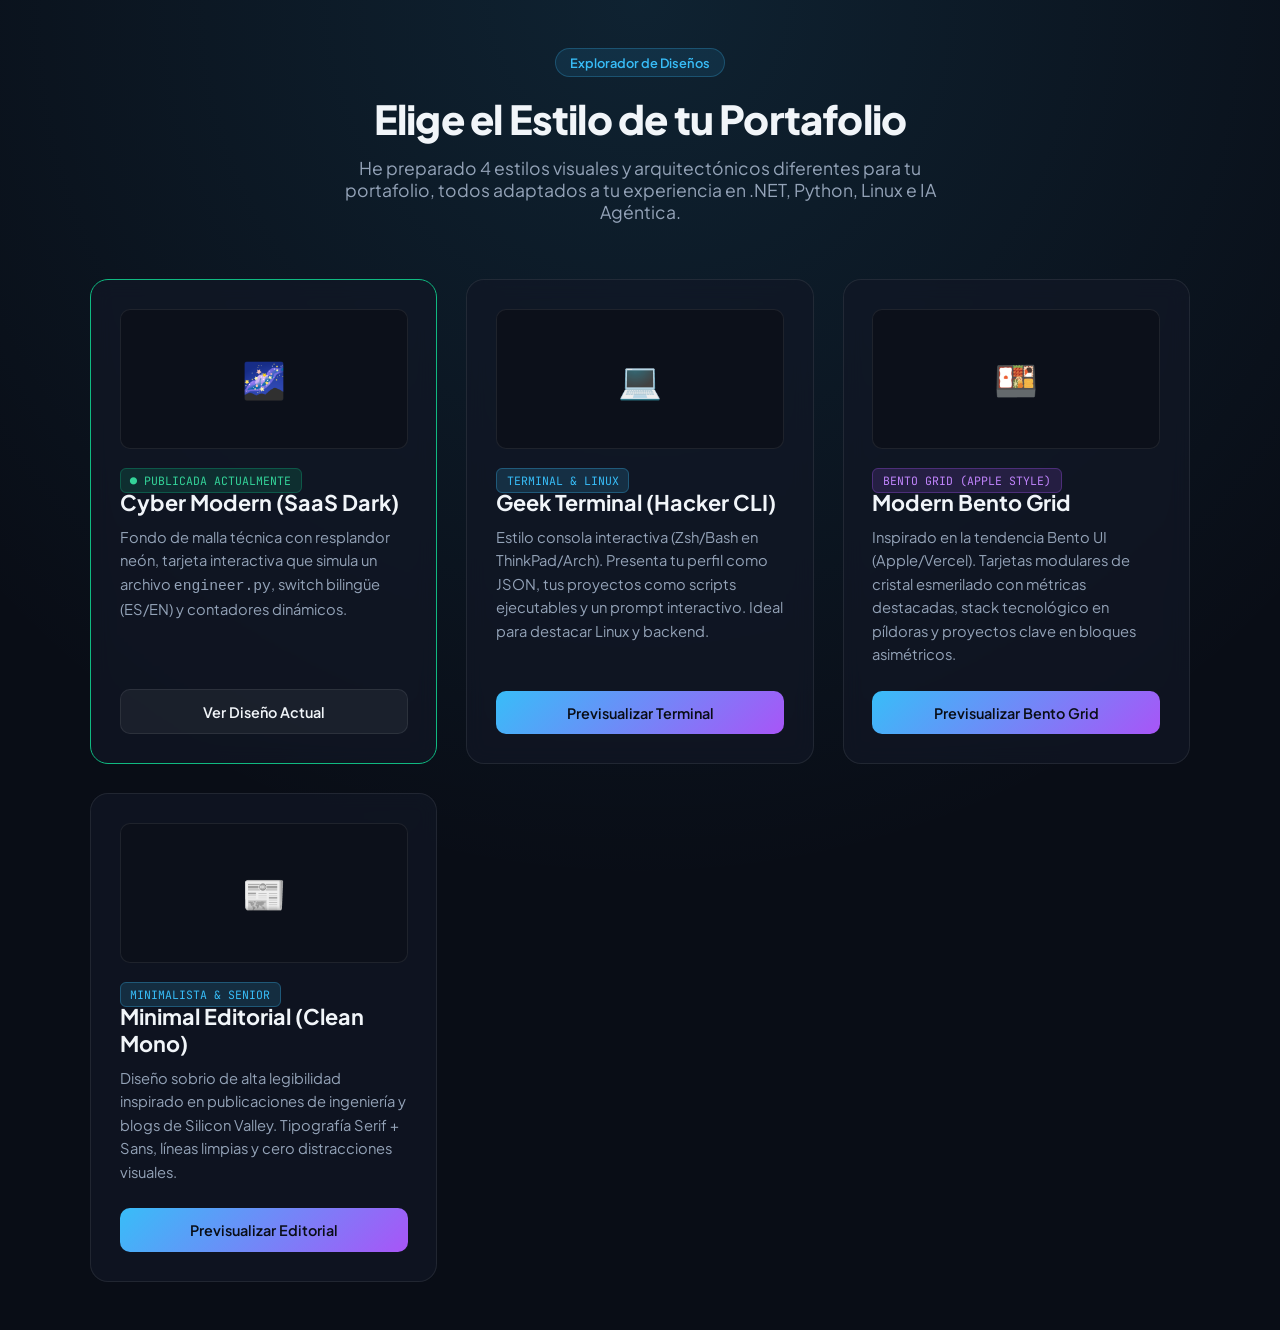
==== templates/index.html @ 26e96d92 "feat: add template gallery with 3 alternative portfolio styles" ====
<!DOCTYPE html>
<html lang="es">
<head>
  <meta charset="UTF-8">
  <meta name="viewport" content="width=device-width, initial-scale=1.0">
  <title>Juan Camilo Zapata | Galería de Plantillas de Portafolio</title>
  <link href="https://fonts.googleapis.com/css2?family=Plus+Jakarta+Sans:wght@400;600;700;800&family=JetBrains+Mono:wght@400;600&display=swap" rel="stylesheet">
  <style>
    :root {
      --bg: #090d16;
      --card-bg: rgba(18, 24, 38, 0.7);
      --border: rgba(255, 255, 255, 0.08);
      --accent: #38bdf8;
      --accent-purple: #a855f7;
      --text: #f1f5f9;
      --muted: #94a3b8;
    }
    * { box-sizing: border-box; margin: 0; padding: 0; }
    body {
      background: var(--bg);
      color: var(--text);
      font-family: 'Plus Jakarta Sans', sans-serif;
      padding: 3rem 1.5rem;
      background-image: radial-gradient(circle at 50% 0%, rgba(56, 189, 248, 0.12) 0%, transparent 60%);
      min-height: 100vh;
    }
    .container { max-width: 1100px; margin: 0 auto; }
    header { text-align: center; margin-bottom: 3.5rem; }
    .badge {
      display: inline-block; padding: 0.35rem 0.85rem; border-radius: 99px;
      font-size: 0.8rem; font-weight: 600; color: var(--accent);
      background: rgba(56, 189, 248, 0.1); border: 1px solid rgba(56, 189, 248, 0.25);
      margin-bottom: 1rem;
    }
    h1 { font-size: 2.5rem; font-weight: 800; letter-spacing: -0.02em; margin-bottom: 0.8rem; }
    p.lead { color: var(--muted); font-size: 1.1rem; max-width: 650px; margin: 0 auto; }
    .templates-grid {
      display: grid;
      grid-template-columns: repeat(auto-fit, minmax(320px, 1fr));
      gap: 1.8rem;
    }
    .card {
      background: var(--card-bg);
      border: 1px solid var(--border);
      border-radius: 18px;
      padding: 1.8rem;
      display: flex;
      flex-direction: column;
      justify-content: space-between;
      backdrop-filter: blur(10px);
      transition: transform 0.3s, border-color 0.3s, box-shadow 0.3s;
      position: relative;
    }
    .card:hover {
      transform: translateY(-5px);
      border-color: rgba(56, 189, 248, 0.4);
      box-shadow: 0 20px 40px -15px rgba(0, 0, 0, 0.7), 0 0 20px rgba(56, 189, 248, 0.1);
    }
    .card.active { border-color: #10b981; }
    .card-tag {
      font-family: 'JetBrains Mono', monospace; font-size: 0.72rem;
      padding: 0.25rem 0.6rem; border-radius: 6px; width: fit-content; margin-bottom: 1rem;
    }
    .tag-active { background: rgba(16, 185, 129, 0.15); color: #34d399; border: 1px solid rgba(16, 185, 129, 0.3); }
    .tag-alt { background: rgba(168, 85, 247, 0.15); color: #c084fc; border: 1px solid rgba(168, 85, 247, 0.3); }
    .tag-cyan { background: rgba(56, 189, 248, 0.15); color: #38bdf8; border: 1px solid rgba(56, 189, 248, 0.3); }
    .card h2 { font-size: 1.35rem; font-weight: 700; margin-bottom: 0.6rem; }
    .card p { color: var(--muted); font-size: 0.92rem; line-height: 1.6; margin-bottom: 1.5rem; }
    .btn {
      display: block; width: 100%; text-align: center; padding: 0.8rem 1.2rem;
      border-radius: 10px; font-weight: 600; font-size: 0.9rem; text-decoration: none;
      transition: background 0.2s, transform 0.2s;
    }
    .btn-primary { background: linear-gradient(135deg, var(--accent), var(--accent-purple)); color: #090d16; }
    .btn-primary:hover { opacity: 0.95; transform: scale(1.02); }
    .btn-secondary { background: rgba(255, 255, 255, 0.05); color: var(--text); border: 1px solid var(--border); }
    .btn-secondary:hover { background: rgba(255, 255, 255, 0.1); border-color: var(--accent); }
    .preview-box {
      width: 100%; height: 140px; background: #0c101a; border: 1px solid var(--border);
      border-radius: 10px; margin-bottom: 1.2rem; display: flex; align-items: center; justify-content: center;
      font-size: 2.2rem;
    }
  </style>
</head>
<body>
  <div class="container">
    <header>
      <span class="badge">Explorador de Diseños</span>
      <h1>Elige el Estilo de tu Portafolio</h1>
      <p class="lead">He preparado 4 estilos visuales y arquitectónicos diferentes para tu portafolio, todos adaptados a tu experiencia en .NET, Python, Linux e IA Agéntica.</p>
    </header>

    <div class="templates-grid">
      <!-- Plantilla 0: La actual -->
      <div class="card active">
        <div>
          <div class="preview-box">🌌</div>
          <span class="card-tag tag-active">● PUBLICADA ACTUALMENTE</span>
          <h2>Cyber Modern (SaaS Dark)</h2>
          <p>Fondo de malla técnica con resplandor neón, tarjeta interactiva que simula un archivo <code>engineer.py</code>, switch bilingüe (ES/EN) y contadores dinámicos.</p>
        </div>
        <a href="../index.html" class="btn btn-secondary">Ver Diseño Actual</a>
      </div>

      <!-- Plantilla 1: Terminal / Hacker -->
      <div class="card">
        <div>
          <div class="preview-box">💻</div>
          <span class="card-tag tag-cyan">TERMINAL &amp; LINUX</span>
          <h2>Geek Terminal (Hacker CLI)</h2>
          <p>Estilo consola interactiva (Zsh/Bash en ThinkPad/Arch). Presenta tu perfil como JSON, tus proyectos como scripts ejecutables y un prompt interactivo. Ideal para destacar Linux y backend.</p>
        </div>
        <a href="plantilla_1_terminal.html" class="btn btn-primary">Previsualizar Terminal</a>
      </div>

      <!-- Plantilla 2: Bento Grid -->
      <div class="card">
        <div>
          <div class="preview-box">🍱</div>
          <span class="card-tag tag-alt">BENTO GRID (APPLE STYLE)</span>
          <h2>Modern Bento Grid</h2>
          <p>Inspirado en la tendencia Bento UI (Apple/Vercel). Tarjetas modulares de cristal esmerilado con métricas destacadas, stack tecnológico en píldoras y proyectos clave en bloques asimétricos.</p>
        </div>
        <a href="plantilla_2_bento.html" class="btn btn-primary">Previsualizar Bento Grid</a>
      </div>

      <!-- Plantilla 3: Minimal Editorial -->
      <div class="card">
        <div>
          <div class="preview-box">📰</div>
          <span class="card-tag tag-cyan">MINIMALISTA &amp; SENIOR</span>
          <h2>Minimal Editorial (Clean Mono)</h2>
          <p>Diseño sobrio de alta legibilidad inspirado en publicaciones de ingeniería y blogs de Silicon Valley. Tipografía Serif + Sans, líneas limpias y cero distracciones visuales.</p>
        </div>
        <a href="plantilla_3_editorial.html" class="btn btn-primary">Previsualizar Editorial</a>
      </div>
    </div>
  </div>
</body>
</html>
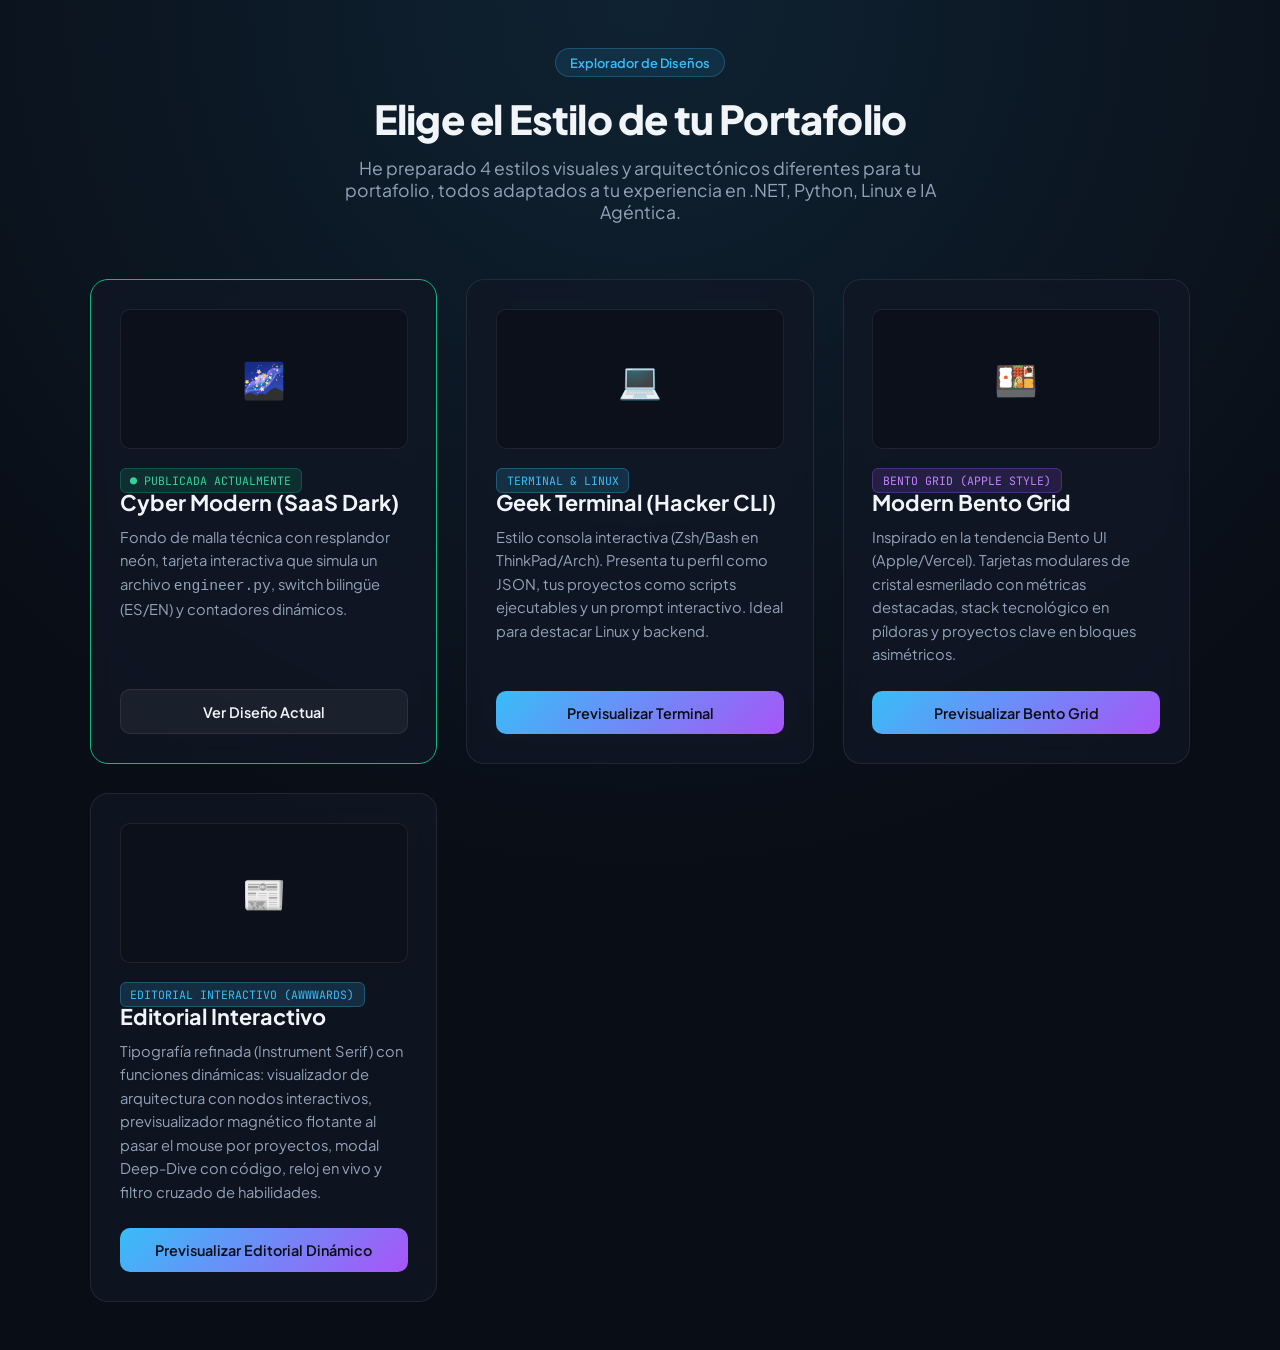
==== commit d69554c1: "feat: transformar plantilla 3 en Editorial Interactivo con visualizador de arquitectura y previsuali" ====
--- a/templates/index.html
+++ b/templates/index.html
@@ -124,15 +124,15 @@
         <a href="plantilla_2_bento.html" class="btn btn-primary">Previsualizar Bento Grid</a>
       </div>
 
-      <!-- Plantilla 3: Minimal Editorial -->
+      <!-- Plantilla 3: Editorial Interactivo -->
       <div class="card">
         <div>
           <div class="preview-box">📰</div>
-          <span class="card-tag tag-cyan">MINIMALISTA &amp; SENIOR</span>
-          <h2>Minimal Editorial (Clean Mono)</h2>
-          <p>Diseño sobrio de alta legibilidad inspirado en publicaciones de ingeniería y blogs de Silicon Valley. Tipografía Serif + Sans, líneas limpias y cero distracciones visuales.</p>
+          <span class="card-tag tag-cyan">EDITORIAL INTERACTIVO (AWWWARDS)</span>
+          <h2>Editorial Interactivo</h2>
+          <p>Tipografía refinada (Instrument Serif) con funciones dinámicas: visualizador de arquitectura con nodos interactivos, previsualizador magnético flotante al pasar el mouse por proyectos, modal Deep-Dive con código, reloj en vivo y filtro cruzado de habilidades.</p>
         </div>
-        <a href="plantilla_3_editorial.html" class="btn btn-primary">Previsualizar Editorial</a>
+        <a href="plantilla_3_editorial.html" class="btn btn-primary">Previsualizar Editorial Dinámico</a>
       </div>
     </div>
   </div>
